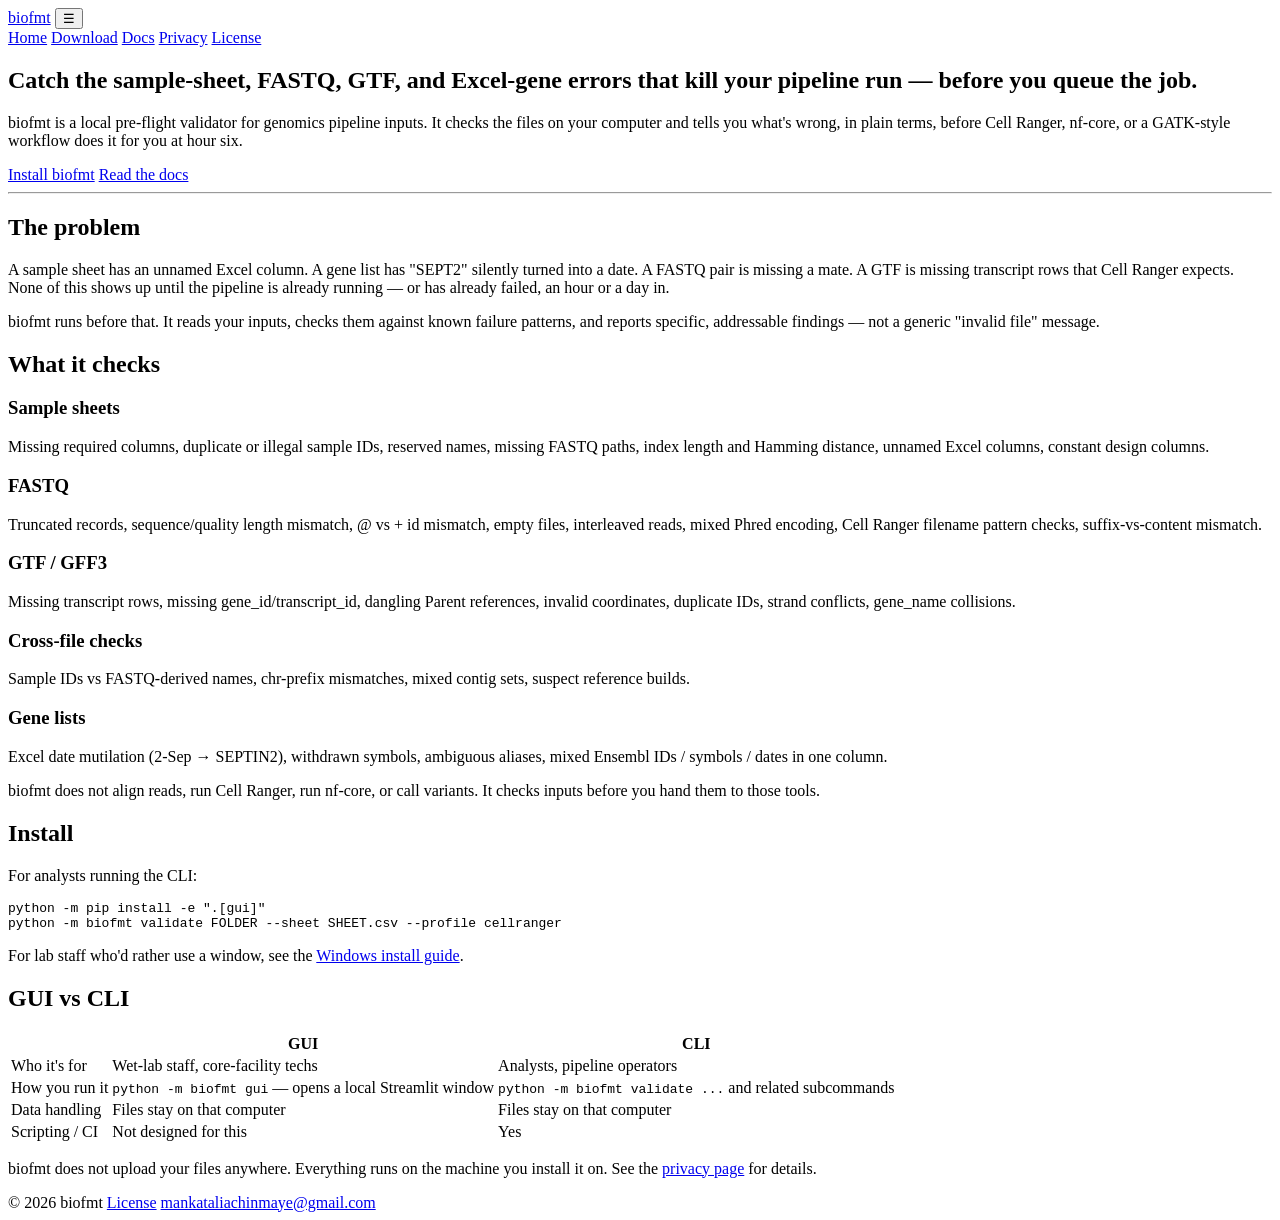
==== index.html @ a755056b "Publish biofmt marketing site (installer download page, no public tool source)" ====
<!DOCTYPE html>
<html lang="en">
<head>
<meta charset="UTF-8">
<meta name="viewport" content="width=device-width, initial-scale=1.0">
<title>biofmt — pre-flight validator for genomics pipeline inputs</title>
<meta name="description" content="biofmt checks sample sheets, FASTQ, and GTF/GFF3 files for the errors that break Cell Ranger, nf-core, and GATK-style runs — before you queue the job. Runs locally.">
<link rel="stylesheet" href="styles.css">
</head>
<body>

<header class="site-header">
  <div class="header-inner">
    <a href="index.html" class="logo">bio<span>fmt</span></a>
    <button class="nav-toggle" id="navToggle" aria-label="Toggle navigation" aria-expanded="false">☰</button>
    <nav class="site-nav" id="siteNav">
      <a href="index.html">Home</a>
      <a href="download.html">Download</a>
      <a href="docs.html">Docs</a>
      <a href="privacy.html">Privacy</a>
      <a href="license.html">License</a>
    </nav>
  </div>
</header>

<main>

  <section class="hero">
    <h1>Catch the sample-sheet, FASTQ, GTF, and Excel-gene errors that kill your pipeline run — before you queue the job.</h1>
    <p class="lede">biofmt is a local pre-flight validator for genomics pipeline inputs. It checks the files on your computer and tells you what's wrong, in plain terms, before Cell Ranger, nf-core, or a GATK-style workflow does it for you at hour six.</p>
    <div class="hero-actions">
      <a href="download.html" class="btn btn-primary">Install biofmt</a>
      <a href="docs.html" class="btn btn-secondary">Read the docs</a>
    </div>
  </section>

  <hr class="section-divider">

  <section>
    <h2>The problem</h2>
    <p>A sample sheet has an unnamed Excel column. A gene list has "SEPT2" silently turned into a date. A FASTQ pair is missing a mate. A GTF is missing transcript rows that Cell Ranger expects. None of this shows up until the pipeline is already running — or has already failed, an hour or a day in.</p>
    <p>biofmt runs before that. It reads your inputs, checks them against known failure patterns, and reports specific, addressable findings — not a generic "invalid file" message.</p>
  </section>

  <section>
    <h2>What it checks</h2>
    <div class="card-grid">
      <div class="card">
        <h3>Sample sheets</h3>
        <p>Missing required columns, duplicate or illegal sample IDs, reserved names, missing FASTQ paths, index length and Hamming distance, unnamed Excel columns, constant design columns.</p>
      </div>
      <div class="card">
        <h3>FASTQ</h3>
        <p>Truncated records, sequence/quality length mismatch, @ vs + id mismatch, empty files, interleaved reads, mixed Phred encoding, Cell Ranger filename pattern checks, suffix-vs-content mismatch.</p>
      </div>
      <div class="card">
        <h3>GTF / GFF3</h3>
        <p>Missing transcript rows, missing gene_id/transcript_id, dangling Parent references, invalid coordinates, duplicate IDs, strand conflicts, gene_name collisions.</p>
      </div>
      <div class="card">
        <h3>Cross-file checks</h3>
        <p>Sample IDs vs FASTQ-derived names, chr-prefix mismatches, mixed contig sets, suspect reference builds.</p>
      </div>
      <div class="card">
        <h3>Gene lists</h3>
        <p>Excel date mutilation (2-Sep → SEPTIN2), withdrawn symbols, ambiguous aliases, mixed Ensembl IDs / symbols / dates in one column.</p>
      </div>
    </div>
    <p class="text-muted">biofmt does not align reads, run Cell Ranger, run nf-core, or call variants. It checks inputs before you hand them to those tools.</p>
  </section>

  <section>
    <h2>Install</h2>
    <p>For analysts running the CLI:</p>
    <pre><code>python -m pip install -e ".[gui]"
python -m biofmt validate FOLDER --sheet SHEET.csv --profile cellranger</code></pre>
    <p>For lab staff who'd rather use a window, see the <a href="download.html">Windows install guide</a>.</p>
  </section>

  <section>
    <h2>GUI vs CLI</h2>
    <table>
      <thead>
        <tr>
          <th>&nbsp;</th>
          <th>GUI</th>
          <th>CLI</th>
        </tr>
      </thead>
      <tbody>
        <tr>
          <td>Who it's for</td>
          <td>Wet-lab staff, core-facility techs</td>
          <td>Analysts, pipeline operators</td>
        </tr>
        <tr>
          <td>How you run it</td>
          <td><code>python -m biofmt gui</code> — opens a local Streamlit window</td>
          <td><code>python -m biofmt validate ...</code> and related subcommands</td>
        </tr>
        <tr>
          <td>Data handling</td>
          <td>Files stay on that computer</td>
          <td>Files stay on that computer</td>
        </tr>
        <tr>
          <td>Scripting / CI</td>
          <td>Not designed for this</td>
          <td>Yes</td>
        </tr>
      </tbody>
    </table>
  </section>

  <div class="note">
    <p>biofmt does not upload your files anywhere. Everything runs on the machine you install it on. See the <a href="privacy.html">privacy page</a> for details.</p>
  </div>

</main>

<footer class="site-footer">
  <div class="footer-inner">
    <span>&copy; 2026 biofmt</span>
    <a href="license.html">License</a>
    <a href="mailto:mankataliachinmaye@gmail.com">mankataliachinmaye@gmail.com</a>
  </div>
</footer>

<script src="script.js"></script>
</body>
</html>
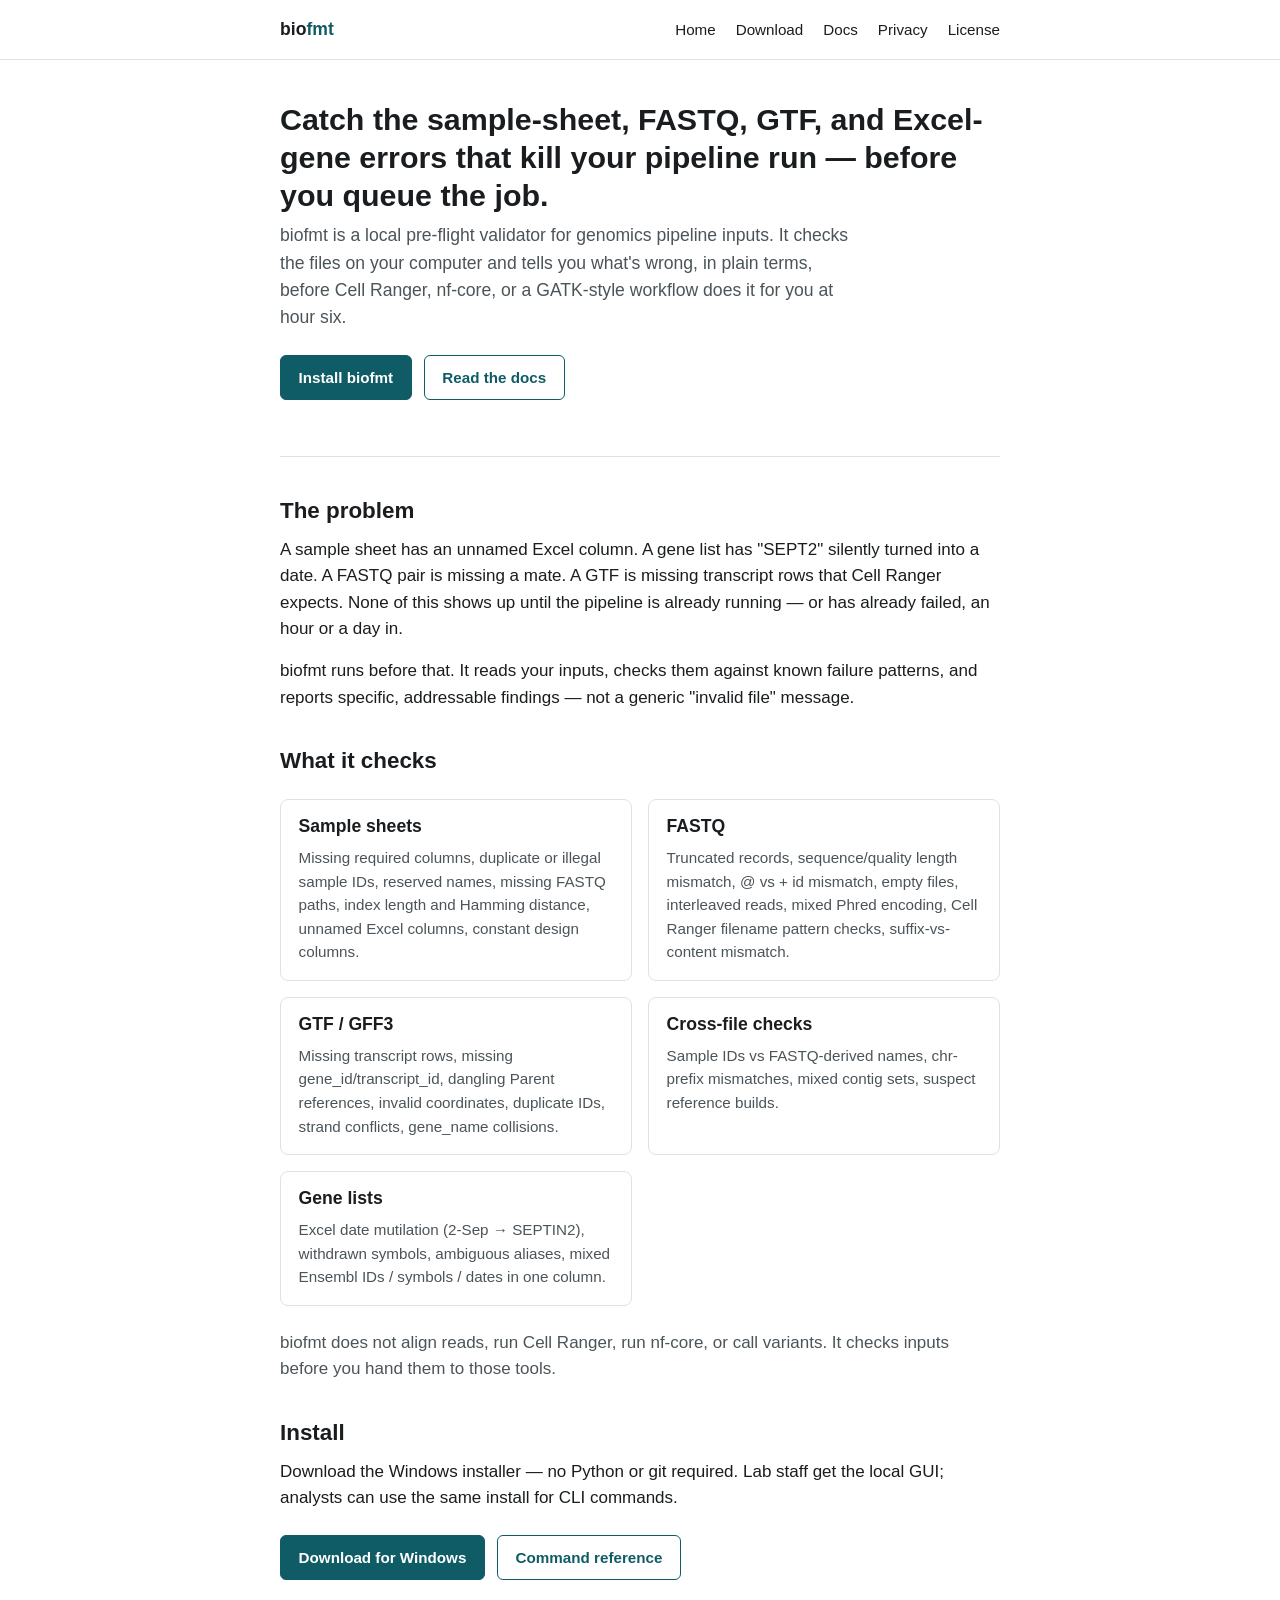
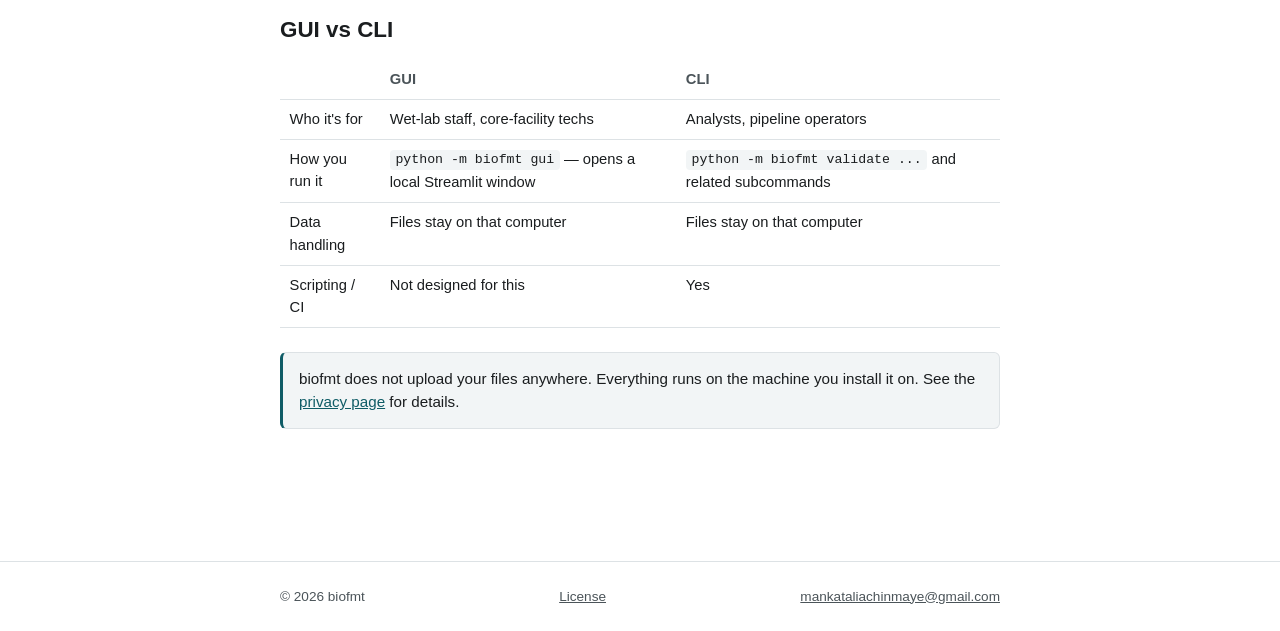
==== commit 2fee7b9e: "Home Install section: Windows installer CTA, drop pip snippet" ====
--- a/index.html
+++ b/index.html
@@ -71,10 +71,11 @@
 
   <section>
     <h2>Install</h2>
-    <p>For analysts running the CLI:</p>
-    <pre><code>python -m pip install -e ".[gui]"
-python -m biofmt validate FOLDER --sheet SHEET.csv --profile cellranger</code></pre>
-    <p>For lab staff who'd rather use a window, see the <a href="download.html">Windows install guide</a>.</p>
+    <p>Download the Windows installer — no Python or git required. Lab staff get the local GUI; analysts can use the same install for CLI commands.</p>
+    <div class="hero-actions">
+      <a href="download.html" class="btn btn-primary">Download for Windows</a>
+      <a href="docs.html" class="btn btn-secondary">Command reference</a>
+    </div>
   </section>
 
   <section>
--- a/styles.css
+++ b/styles.css
@@ -0,0 +1,353 @@
+/* biofmt marketing site — shared stylesheet */
+
+:root {
+  --color-bg: #ffffff;
+  --color-text: #1a1d1f;
+  --color-text-muted: #4b5459;
+  --color-border: #dde2e5;
+  --color-code-bg: #f2f5f6;
+  --color-accent: #0f5c66;
+  --color-accent-dark: #0a4148;
+  --color-accent-contrast: #ffffff;
+  --max-width: 760px;
+  --font-sans: -apple-system, BlinkMacSystemFont, "Segoe UI", Roboto, Helvetica,
+    Arial, sans-serif;
+  --font-mono: ui-monospace, SFMono-Regular, Consolas, "Liberation Mono",
+    Menlo, monospace;
+}
+
+* {
+  box-sizing: border-box;
+}
+
+html {
+  -webkit-text-size-adjust: 100%;
+}
+
+body {
+  margin: 0;
+  font-family: var(--font-sans);
+  background: var(--color-bg);
+  color: var(--color-text);
+  line-height: 1.55;
+  font-size: 17px;
+}
+
+a {
+  color: var(--color-accent);
+}
+
+a:hover,
+a:focus {
+  color: var(--color-accent-dark);
+}
+
+h1,
+h2,
+h3 {
+  line-height: 1.25;
+  font-weight: 650;
+}
+
+h1 {
+  font-size: 1.9rem;
+  margin: 0 0 0.5rem;
+}
+
+h2 {
+  font-size: 1.4rem;
+  margin: 2.25rem 0 0.75rem;
+}
+
+h3 {
+  font-size: 1.1rem;
+  margin: 1.5rem 0 0.5rem;
+}
+
+p {
+  margin: 0 0 1rem;
+}
+
+ul,
+ol {
+  padding-left: 1.25rem;
+}
+
+li {
+  margin-bottom: 0.4rem;
+}
+
+/* Layout */
+
+.site-header {
+  border-bottom: 1px solid var(--color-border);
+}
+
+.header-inner {
+  max-width: var(--max-width);
+  margin: 0 auto;
+  padding: 1rem 1.25rem;
+  display: flex;
+  align-items: center;
+  justify-content: space-between;
+}
+
+.logo {
+  font-weight: 700;
+  font-size: 1.1rem;
+  text-decoration: none;
+  color: var(--color-text);
+}
+
+.logo span {
+  color: var(--color-accent);
+}
+
+.nav-toggle {
+  display: none;
+  background: none;
+  border: 1px solid var(--color-border);
+  border-radius: 6px;
+  padding: 0.4rem 0.6rem;
+  font-size: 1rem;
+  color: var(--color-text);
+}
+
+nav.site-nav {
+  display: flex;
+  gap: 1.25rem;
+}
+
+nav.site-nav a {
+  text-decoration: none;
+  color: var(--color-text);
+  font-size: 0.95rem;
+}
+
+nav.site-nav a:hover {
+  color: var(--color-accent);
+}
+
+main {
+  max-width: var(--max-width);
+  margin: 0 auto;
+  padding: 2.5rem 1.25rem 4rem;
+}
+
+.site-footer {
+  border-top: 1px solid var(--color-border);
+  margin-top: 3rem;
+}
+
+.footer-inner {
+  max-width: var(--max-width);
+  margin: 0 auto;
+  padding: 1.5rem 1.25rem;
+  font-size: 0.85rem;
+  color: var(--color-text-muted);
+  display: flex;
+  flex-wrap: wrap;
+  gap: 0.75rem 1.5rem;
+  justify-content: space-between;
+}
+
+.footer-inner a {
+  color: var(--color-text-muted);
+}
+
+/* Hero */
+
+.hero {
+  padding-bottom: 1rem;
+}
+
+.hero p.lede {
+  font-size: 1.1rem;
+  color: var(--color-text-muted);
+  max-width: 60ch;
+}
+
+.hero-actions {
+  display: flex;
+  flex-wrap: wrap;
+  gap: 0.75rem;
+  margin-top: 1.5rem;
+}
+
+/* Buttons */
+
+.btn {
+  display: inline-block;
+  padding: 0.6rem 1.1rem;
+  border-radius: 6px;
+  text-decoration: none;
+  font-size: 0.95rem;
+  font-weight: 600;
+  border: 1px solid var(--color-accent);
+}
+
+.btn-primary {
+  background: var(--color-accent);
+  color: var(--color-accent-contrast);
+}
+
+.btn-primary:hover,
+.btn-primary:focus {
+  background: var(--color-accent-dark);
+  border-color: var(--color-accent-dark);
+  color: var(--color-accent-contrast);
+}
+
+.btn-secondary {
+  background: transparent;
+  color: var(--color-accent);
+}
+
+.btn-secondary:hover,
+.btn-secondary:focus {
+  background: var(--color-code-bg);
+  color: var(--color-accent-dark);
+}
+
+/* Cards / grids */
+
+.card-grid {
+  display: grid;
+  grid-template-columns: 1fr;
+  gap: 1rem;
+  margin: 1.5rem 0;
+}
+
+.card {
+  border: 1px solid var(--color-border);
+  border-radius: 8px;
+  padding: 1rem 1.1rem;
+}
+
+.card h3 {
+  margin-top: 0;
+}
+
+.card p {
+  margin-bottom: 0;
+  color: var(--color-text-muted);
+  font-size: 0.95rem;
+}
+
+/* Code */
+
+code {
+  font-family: var(--font-mono);
+  background: var(--color-code-bg);
+  padding: 0.15rem 0.35rem;
+  border-radius: 4px;
+  font-size: 0.9em;
+}
+
+pre {
+  background: var(--color-code-bg);
+  border: 1px solid var(--color-border);
+  border-radius: 8px;
+  padding: 1rem;
+  overflow-x: auto;
+  font-size: 0.9rem;
+}
+
+pre code {
+  background: none;
+  padding: 0;
+  border-radius: 0;
+}
+
+/* Tables */
+
+table {
+  width: 100%;
+  border-collapse: collapse;
+  margin: 1rem 0 1.5rem;
+  font-size: 0.92rem;
+}
+
+th,
+td {
+  text-align: left;
+  padding: 0.5rem 0.6rem;
+  border-bottom: 1px solid var(--color-border);
+  vertical-align: top;
+}
+
+th {
+  font-weight: 650;
+  color: var(--color-text-muted);
+}
+
+/* Note / callout boxes */
+
+.note {
+  border: 1px solid var(--color-border);
+  border-left: 3px solid var(--color-accent);
+  background: var(--color-code-bg);
+  border-radius: 6px;
+  padding: 0.85rem 1rem;
+  margin: 1.25rem 0;
+  font-size: 0.95rem;
+}
+
+.note p:last-child {
+  margin-bottom: 0;
+}
+
+/* Utility */
+
+.text-muted {
+  color: var(--color-text-muted);
+}
+
+.section-divider {
+  border: none;
+  border-top: 1px solid var(--color-border);
+  margin: 2.5rem 0;
+}
+
+/* Mobile nav */
+
+@media (max-width: 640px) {
+  .nav-toggle {
+    display: inline-block;
+  }
+
+  nav.site-nav {
+    display: none;
+    position: absolute;
+    top: 100%;
+    left: 0;
+    right: 0;
+    flex-direction: column;
+    background: var(--color-bg);
+    border-bottom: 1px solid var(--color-border);
+    padding: 0.75rem 1.25rem 1rem;
+    gap: 0.75rem;
+  }
+
+  .header-inner {
+    position: relative;
+  }
+
+  nav.site-nav.is-open {
+    display: flex;
+  }
+
+  h1 {
+    font-size: 1.6rem;
+  }
+
+  h2 {
+    font-size: 1.25rem;
+  }
+}
+
+@media (min-width: 641px) {
+  .card-grid {
+    grid-template-columns: 1fr 1fr;
+  }
+}
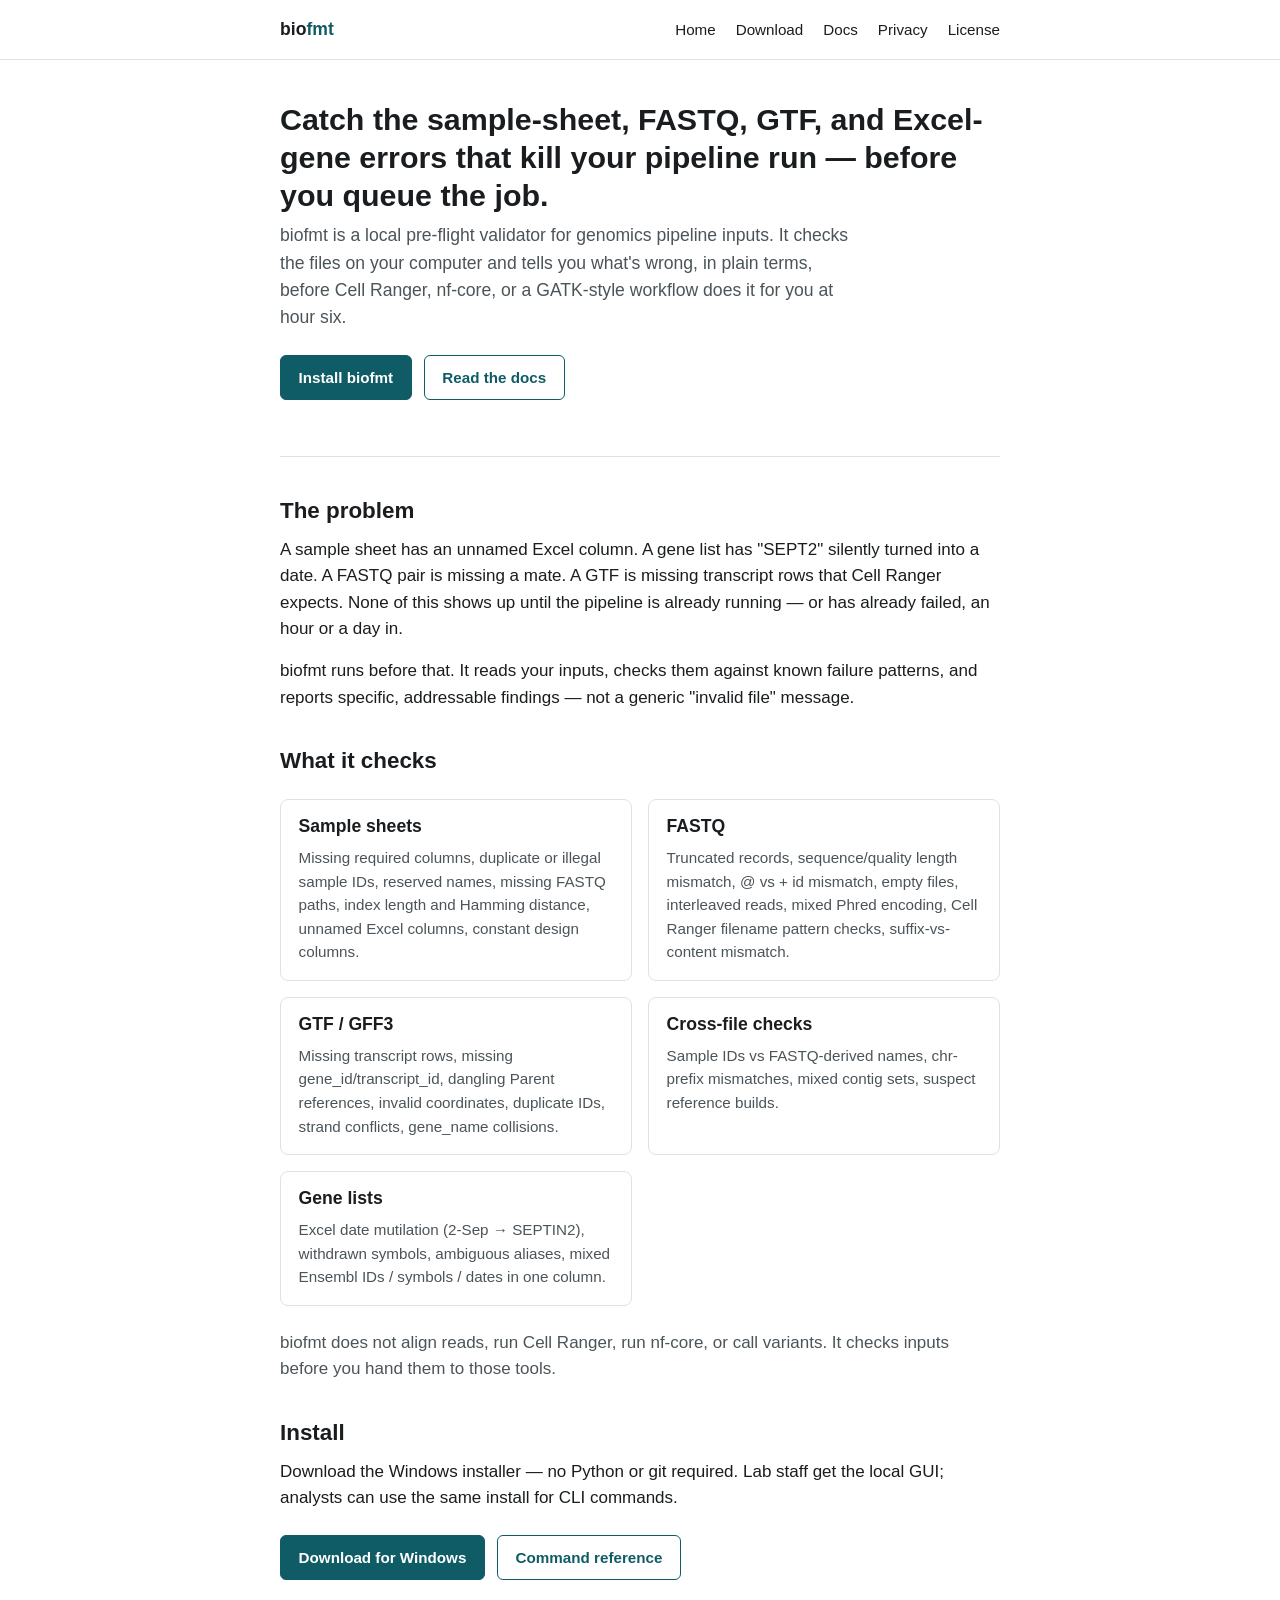
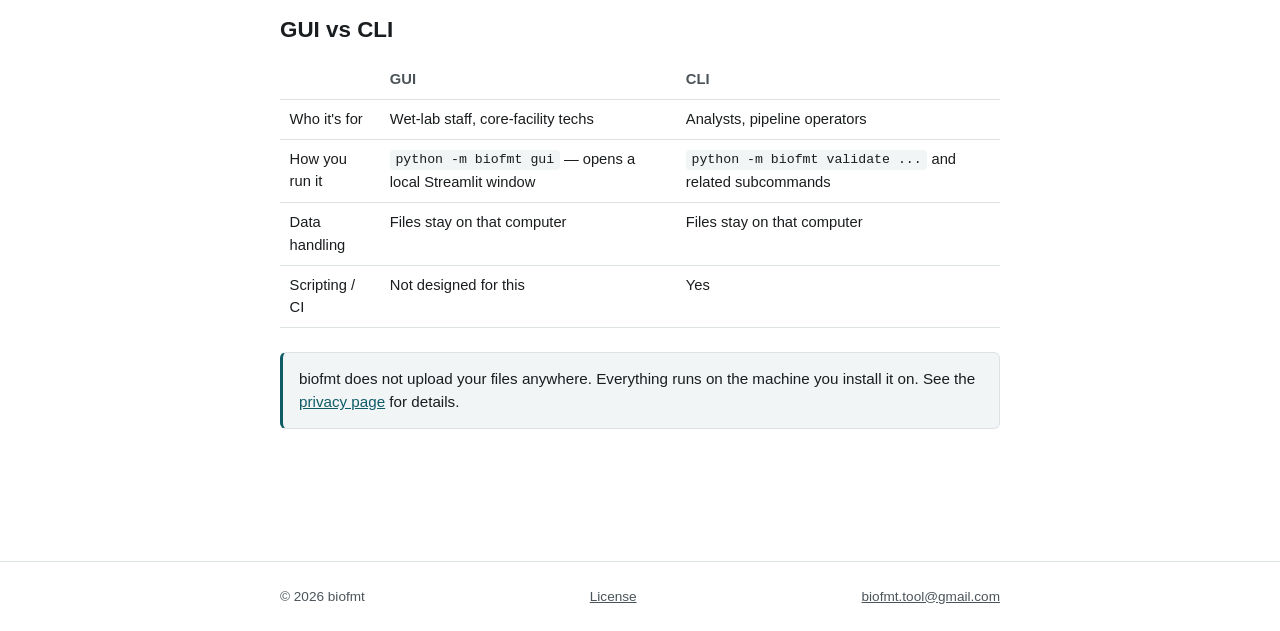
==== commit eb36d652: "Swap public contact email to biofmt.tool@gmail.com" ====
--- a/index.html
+++ b/index.html
@@ -123,7 +123,7 @@
   <div class="footer-inner">
     <span>&copy; 2026 biofmt</span>
     <a href="license.html">License</a>
-    <a href="mailto:mankataliachinmaye@gmail.com">mankataliachinmaye@gmail.com</a>
+    <a href="mailto:biofmt.tool@gmail.com">biofmt.tool@gmail.com</a>
   </div>
 </footer>
 
